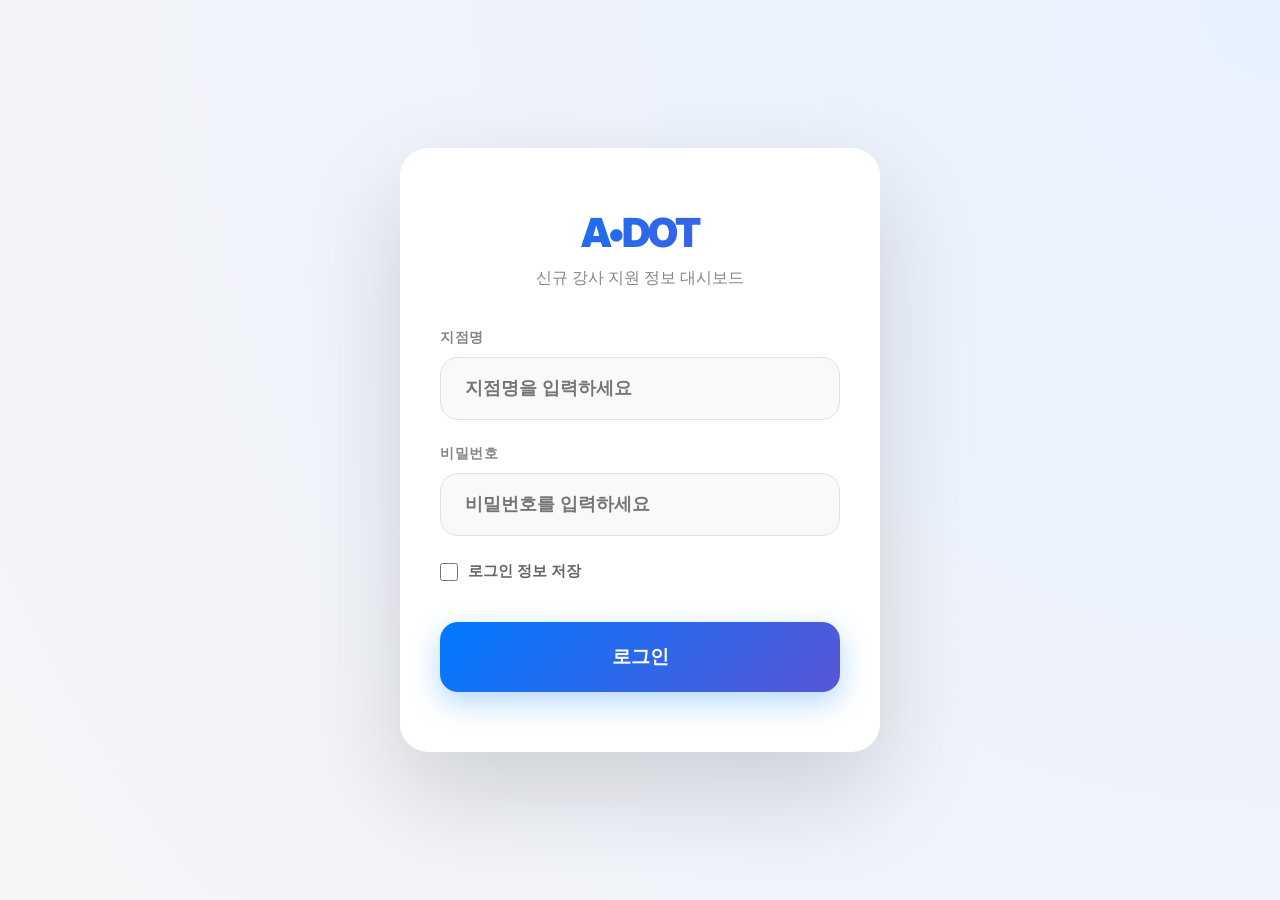
==== login.html @ 8d15b3e1 "Add files via upload" ====
<!DOCTYPE html>
<html lang="ko">
<head>
    <meta charset="UTF-8">
    <meta name="viewport" content="width=device-width, initial-scale=1.0">
    <title>로그인 | 에이닷 신규 강사 지원 정보</title>
    <link rel="preconnect" href="https://fonts.googleapis.com">
    <link rel="preconnect" href="https://fonts.gstatic.com" crossorigin>
    <link href="https://fonts.googleapis.com/css2?family=Inter:wght@400;500;600;700;800;900&display=swap" rel="stylesheet">
    <link rel="stylesheet" href="style.css?v=2">
    <style>
        body {
            display: flex;
            justify-content: center;
            align-items: center;
            padding: 20px;
        }
        .login-card {
            background: white;
            padding: 60px 40px;
            border-radius: var(--radius);
            box-shadow: 0 40px 100px rgba(0, 0, 0, 0.15);
            width: 100%;
            max-width: 480px;
            text-align: center;
            animation: fadeInScale 0.8s cubic-bezier(0.2, 0, 0, 1);
        }
        @keyframes fadeInScale {
            from { opacity: 0; transform: scale(0.9) translateY(20px); }
            to { opacity: 1; transform: scale(1) translateY(0); }
        }
        .login-logo {
            font-size: 2.5rem;
            font-weight: 900;
            margin-bottom: 10px;
            background: linear-gradient(135deg, var(--primary) 0%, var(--secondary) 100%);
            -webkit-background-clip: text;
            -webkit-text-fill-color: transparent;
            letter-spacing: -0.05em;
        }
        .login-subtitle {
            color: var(--text-secondary);
            margin-bottom: 40px;
            font-weight: 500;
        }
        .input-group {
            text-align: left;
            margin-bottom: 25px;
        }
        .input-group label {
            display: block;
            font-size: 0.85rem;
            font-weight: 800;
            color: var(--text-secondary);
            margin-bottom: 10px;
            text-transform: uppercase;
            letter-spacing: 0.05em;
        }
        .input-group input {
            width: 100%;
            padding: 20px 24px;
            border-radius: 18px;
            border: 1px solid #e1e1e1;
            background: #f8f9fa;
            font-size: 1.1rem;
            font-weight: 600;
            transition: all 0.3s ease;
        }
        .input-group input:focus {
            outline: none;
            border-color: var(--primary);
            background: white;
            box-shadow: 0 0 0 4px rgba(0, 122, 255, 0.1);
        }
        .login-btn {
            width: 100%;
            padding: 22px;
            border-radius: 18px;
            border: none;
            background: linear-gradient(135deg, var(--primary) 0%, var(--secondary) 100%);
            color: white;
            font-size: 1.2rem;
            font-weight: 800;
            cursor: pointer;
            transition: all 0.4s cubic-bezier(0.2, 0, 0, 1);
            margin-top: 10px;
            box-shadow: 0 10px 30px rgba(0, 122, 255, 0.3);
        }
        .login-btn:hover {
            transform: translateY(-4px);
            box-shadow: 0 15px 40px rgba(0, 122, 255, 0.4);
        }
        .login-btn:active {
            transform: translateY(-1px);
        }
        #login-error {
            margin-top: 20px;
            color: var(--accent);
            font-weight: 700;
            font-size: 0.9rem;
            display: none;
        }
    </style>
</head>
<body>
    <div class="login-card">
        <h1 class="login-logo">A•DOT</h1>
        <p class="login-subtitle">신규 강사 지원 정보 대시보드</p>
        
        <form id="login-form">
            <div class="input-group">
                <label>지점명</label>
                <input type="text" id="login-branch" placeholder="지점명을 입력하세요" required autocomplete="username">
            </div>
            <div class="input-group">
                <label>비밀번호</label>
                <input type="password" id="login-password" placeholder="비밀번호를 입력하세요" required autocomplete="current-password">
            </div>
            
            <div style="display: flex; align-items: center; gap: 10px; margin-bottom: 30px; cursor: pointer;">
                <input type="checkbox" id="remember-me" style="width: 18px; height: 18px; cursor: pointer;">
                <label for="remember-me" style="font-size: 0.95rem; font-weight: 600; color: #666; cursor: pointer; user-select: none;">로그인 정보 저장</label>
            </div>

            <button type="submit" class="login-btn" id="login-btn">로그인</button>
            <p id="login-error">지점명 또는 비밀번호가 올바르지 않습니다.</p>
        </form>
    </div>
    <script src="login.js"></script>
</body>
</html>
---- style.css ----
:root {
  --primary: #007aff;
  --primary-dark: #0056b3;
  --secondary: #5856d6;
  --accent: #ff2d55;
  --bg-color: #f5f5f7;
  --card-bg: rgba(255, 255, 255, 0.85);
  --text-main: #1d1d1f;
  --text-secondary: #86868b;
  --glass-bg: rgba(255, 255, 255, 0.7);
  --glass-border: rgba(255, 255, 255, 0.4);
  --shadow-premium: 0 10px 40px rgba(0, 0, 0, 0.06);
  --shadow-hover: 0 20px 60px rgba(0, 0, 0, 0.12);
  --radius: 28px;
}

* {
  margin: 0;
  padding: 0;
  box-sizing: border-box;
  -webkit-font-smoothing: antialiased;
}

body {
  font-family: 'Inter', -apple-system, system-ui, sans-serif;
  background-color: var(--bg-color);
  background: radial-gradient(circle at top right, #e8f1ff 0%, #f5f5f7 100%);
  color: var(--text-main);
  min-height: 100vh;
  padding: 40px 20px;
}

.container {
  max-width: 1400px;
  margin: 0 auto;
}

header {
  text-align: center;
  margin-bottom: 60px;
  animation: fadeInDown 0.8s ease-out;
}

h1 {
  font-size: 4rem;
  font-weight: 900;
  letter-spacing: -0.05em;
  margin-bottom: 12px;
  background: linear-gradient(135deg, #1d1d1f 0%, var(--primary) 100%);
  -webkit-background-clip: text;
  -webkit-text-fill-color: transparent;
  background-clip: text;
}

.subtitle {
  font-size: 1.25rem;
  color: var(--text-secondary);
  font-weight: 500;
}

/* Search Bar */
.search-container {
  max-width: 700px;
  margin: 0 auto 80px;
  position: relative;
  z-index: 10;
}

#search-input {
  width: 100%;
  padding: 24px 36px;
  border-radius: 100px;
  border: 1px solid rgba(0, 0, 0, 0.08);
  background: var(--glass-bg);
  backdrop-filter: blur(20px);
  -webkit-backdrop-filter: blur(20px);
  font-size: 1.2rem;
  box-shadow: var(--shadow-premium);
  transition: all 0.4s cubic-bezier(0.2, 0, 0, 1);
}

#search-input:focus {
  outline: none;
  background: white;
  transform: translateY(-4px) scale(1.02);
  box-shadow: 0 20px 50px rgba(0, 122, 255, 0.15);
  border-color: var(--primary);
}

/* Card News Grid */
.grid {
  display: grid;
  grid-template-columns: repeat(auto-fill, minmax(320px, 1fr));
  gap: 30px;
}

.card {
  background: var(--card-bg);
  border-radius: var(--radius);
  padding: 25px;
  box-shadow: var(--shadow-premium);
  border: 1px solid var(--glass-border);
  backdrop-filter: blur(10px);
  -webkit-backdrop-filter: blur(10px);
  transition: all 0.5s cubic-bezier(0.23, 1, 0.32, 1);
  cursor: pointer;
  display: flex;
  flex-direction: column;
  height: auto;
  min-height: 450px;
  position: relative;
  overflow: hidden;
}

.card:hover {
  transform: translateY(-10px);
  box-shadow: var(--shadow-hover);
}

.card-branches {
  display: flex;
  flex-direction: column;
  gap: 8px;
  margin-bottom: 20px;
}

.branch-tag {
  background: rgba(0, 122, 255, 0.08);
  color: var(--primary);
  padding: 6px 14px;
  border-radius: 10px;
  font-size: 0.8rem;
  font-weight: 800;
  border: 1px solid rgba(0, 122, 255, 0.1);
  transition: all 0.3s ease;
  width: fit-content;
}

.card-photo-container {
  width: 100%;
  aspect-ratio: 1 / 1;
  /* Changed from 4/3 to square for better portrait visibility */
  background: #f0f2f5;
  border-radius: 20px;
  overflow: hidden;
  margin-bottom: 20px;
  display: flex;
  align-items: center;
  justify-content: center;
  border: 1px solid rgba(0, 0, 0, 0.03);
}

.card-photo {
  width: 100%;
  height: 100%;
  object-fit: cover;
  transition: transform 0.6s cubic-bezier(0.23, 1, 0.32, 1);
}

.card:hover .card-photo {
  transform: scale(1.05);
}

.card-info {
  margin-top: auto;
  display: flex;
  justify-content: space-between;
  align-items: flex-end;
  position: relative;
}

.click-cue {
  width: 40px;
  height: 40px;
  background: rgba(0, 122, 255, 0.05);
  color: var(--primary);
  border-radius: 12px;
  display: flex;
  align-items: center;
  justify-content: center;
  transition: all 0.4s cubic-bezier(0.23, 1, 0.32, 1);
  border: 1px solid rgba(0, 122, 255, 0.1);
}

.card:hover .click-cue {
  background: var(--primary);
  color: white;
  transform: translateX(5px);
  box-shadow: 0 5px 15px rgba(0, 122, 255, 0.3);
}

.card-name {
  font-size: 1.6rem;
  font-weight: 900;
  margin-bottom: 4px;
  color: var(--text-main);
  letter-spacing: -0.03em;
}

.card-sub-info {
  font-size: 0.9rem;
  color: var(--text-secondary);
  font-weight: 600;
}

.card-age {
  margin-left: 6px;
  color: var(--primary);
}

.card:hover .branch-tag {
  background: var(--primary);
  color: white;
}

/* Status Indicator */
.status-badge {
  position: absolute;
  top: 40px;
  right: 40px;
  font-size: 0.8rem;
  font-weight: 800;
  text-transform: uppercase;
  letter-spacing: 0.1em;
  color: var(--accent);
}

/* Modal Styling */
.modal-overlay {
  position: fixed;
  top: 0;
  left: 0;
  width: 100%;
  height: 100%;
  background: rgba(0, 0, 0, 0.6);
  backdrop-filter: blur(15px);
  -webkit-backdrop-filter: blur(15px);
  display: flex;
  justify-content: center;
  align-items: center;
  z-index: 3000;
  opacity: 0;
  pointer-events: none;
  transition: all 0.4s cubic-bezier(0.2, 0, 0, 1);
  padding: 20px;
}

body.modal-open {
  overflow: hidden !important;
  height: 100vh;
}

.modal-overlay.active {
  opacity: 1;
  pointer-events: auto;
}

.modal-content {
  background: white;
  width: 95%;
  max-width: 1100px;
  max-height: 90vh;
  display: flex;
  flex-direction: row;
  overflow: hidden;
  border-radius: var(--radius);
  box-shadow: 0 30px 100px rgba(0, 0, 0, 0.3);
  
  /* Absolute Centering for maximum reliability */
  position: absolute;
  top: 50%;
  left: 50%;
  transform: translate(-50%, -50%) scale(0.9);
  opacity: 0;
  transition: all 0.4s cubic-bezier(0.2, 0, 0, 1);
}

.modal-overlay.active .modal-content {
  transform: translate(-50%, -50%) scale(1);
  opacity: 1;
}

.modal-sidebar {
  background: linear-gradient(160deg, var(--primary) 0%, var(--secondary) 100%);
  padding: 50px 40px;
  color: white;
  flex: 0 0 380px;
  overflow-y: auto;
  position: relative;
}

.modal-main {
  padding: 50px;
  background: white;
  flex: 1;
  overflow-y: auto;
}

.detail-label {
  font-size: 0.85rem;
  font-weight: 800;
  text-transform: uppercase;
  color: var(--text-secondary);
  margin-bottom: 12px;
  display: block;
  letter-spacing: 0.05em;
}

.detail-value {
  font-size: 1.2rem;
  font-weight: 600;
  margin-bottom: 40px;
  line-height: 1.8;
}

.close-btn {
  position: absolute;
  top: 20px;
  right: 20px;
  background: rgba(255, 255, 255, 0.2);
  color: white;
  border: none;
  width: 40px;
  height: 40px;
  border-radius: 50%;
  cursor: pointer;
  display: flex;
  align-items: center;
  justify-content: center;
  font-size: 1.4rem;
  transition: all 0.2s ease;
  z-index: 10;
}

.close-btn:hover {
  background: rgba(255, 255, 255, 0.4);
  transform: rotate(90deg);
}

@keyframes fadeInDown {
  from {
    opacity: 0;
    transform: translateY(-30px);
  }

  to {
    opacity: 1;
    transform: translateY(0);
  }
}

@keyframes cardAppear {
  from {
    opacity: 0;
    transform: translateY(50px) scale(0.95);
  }

  to {
    opacity: 1;
    transform: translateY(0) scale(1);
  }
}

/* Responsive */
@media (max-width: 900px) {
  .modal-content {
    flex-direction: column;
    max-height: 95vh;
  }

  .grid {
    grid-template-columns: 1fr;
  }

  h1 {
    font-size: 2.5rem;
  }
}

/* Empty/Error Message */
#error-message {
  text-align: center;
  padding: 100px 20px;
  background: white;
  border-radius: var(--radius);
  box-shadow: var(--shadow-premium);
}

#error-message h2 {
  margin-bottom: 15px;
}

#error-message p {
  color: var(--text-secondary);
}
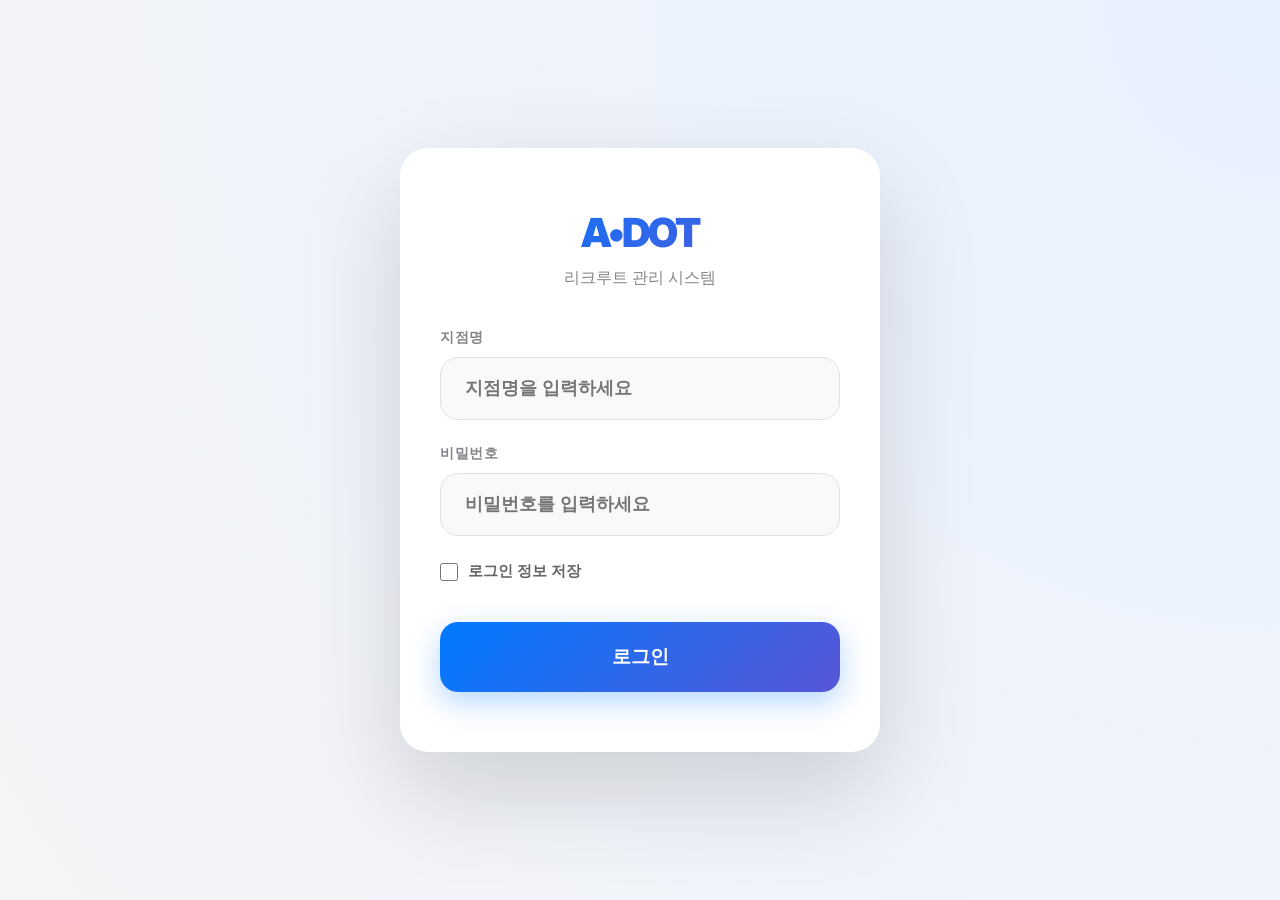
==== commit 89ef8486: "Add files via upload" ====
--- a/login.html
+++ b/login.html
@@ -3,7 +3,7 @@
 <head>
     <meta charset="UTF-8">
     <meta name="viewport" content="width=device-width, initial-scale=1.0">
-    <title>로그인 | 에이닷 신규 강사 지원 정보</title>
+    <title>로그인 | 에이닷 리크루트 관리 시스템</title>
     <link rel="preconnect" href="https://fonts.googleapis.com">
     <link rel="preconnect" href="https://fonts.gstatic.com" crossorigin>
     <link href="https://fonts.googleapis.com/css2?family=Inter:wght@400;500;600;700;800;900&display=swap" rel="stylesheet">
@@ -35,6 +35,7 @@
             margin-bottom: 10px;
             background: linear-gradient(135deg, var(--primary) 0%, var(--secondary) 100%);
             -webkit-background-clip: text;
+            background-clip: text;
             -webkit-text-fill-color: transparent;
             letter-spacing: -0.05em;
         }
@@ -105,7 +106,7 @@
 <body>
     <div class="login-card">
         <h1 class="login-logo">A•DOT</h1>
-        <p class="login-subtitle">신규 강사 지원 정보 대시보드</p>
+        <p class="login-subtitle">리크루트 관리 시스템</p>
         
         <form id="login-form">
             <div class="input-group">
--- a/style.css
+++ b/style.css
@@ -107,7 +107,7 @@
   display: flex;
   flex-direction: column;
   height: auto;
-  min-height: 450px;
+  min-height: 400px;
   position: relative;
   overflow: hidden;
 }
@@ -138,12 +138,12 @@
 
 .card-photo-container {
   width: 100%;
-  aspect-ratio: 1 / 1;
-  /* Changed from 4/3 to square for better portrait visibility */
+  aspect-ratio: 4 / 3;
+  /* Reduced from 1/1 to 4/3 to save space */
   background: #f0f2f5;
   border-radius: 20px;
   overflow: hidden;
-  margin-bottom: 20px;
+  margin-bottom: 15px;
   display: flex;
   align-items: center;
   justify-content: center;
